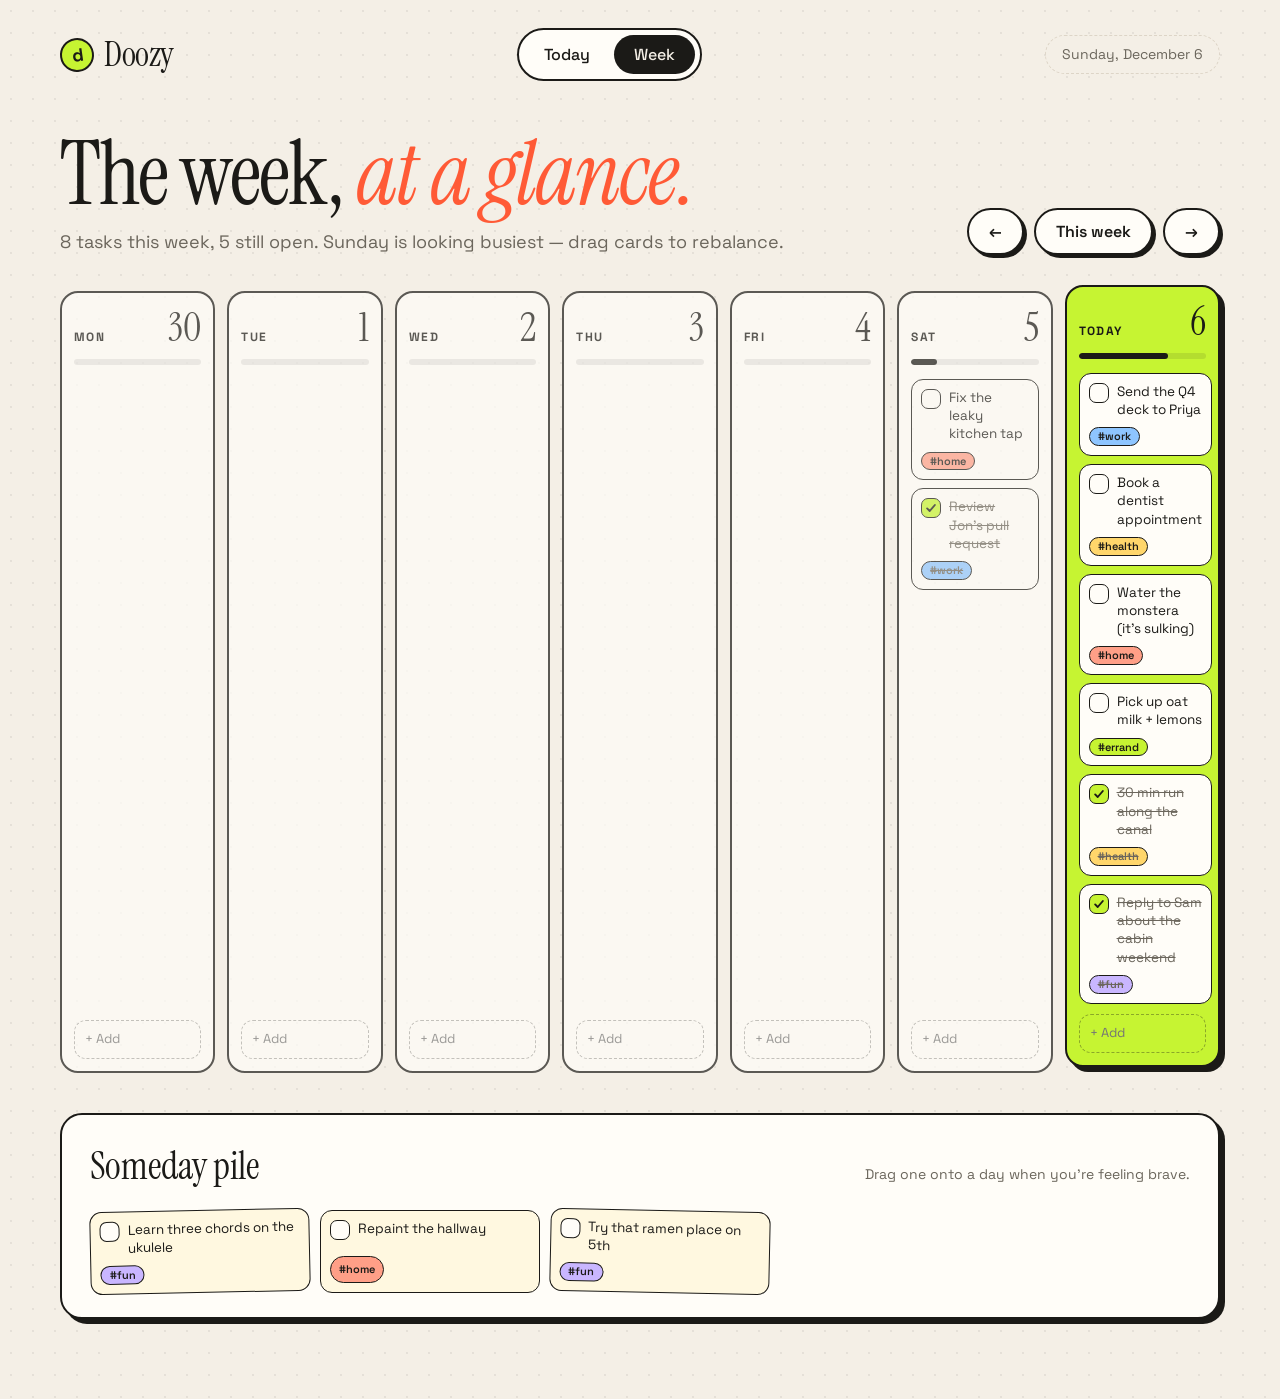
==== week.html @ 1b7770d5 "Add Doozy todo site: Today and Week pages Static two-page site (no build step). Today has quick-add " ====
<!doctype html>
<html lang="en">
<head>
  <meta charset="utf-8" />
  <meta name="viewport" content="width=device-width, initial-scale=1" />
  <title>Doozy — Week</title>
  <link rel="preconnect" href="https://fonts.googleapis.com" />
  <link rel="preconnect" href="https://fonts.gstatic.com" crossorigin />
  <link href="https://fonts.googleapis.com/css2?family=Instrument+Serif:ital@0;1&family=Space+Grotesk:wght@400;500;600;700&display=swap" rel="stylesheet" />
  <link rel="stylesheet" href="styles.css" />
</head>
<body>
  <div class="wrap">
    <nav class="nav">
      <a class="logo" href="index.html"><span class="logo-mark">d</span>Doozy</a>
      <div class="tabs">
        <a href="index.html">Today</a>
        <a href="week.html" aria-current="page">Week</a>
      </div>
      <span class="date-chip" data-date-chip>Monday, November 16</span>
    </nav>

    <header class="week-head">
      <div>
        <h1>The week, <em>at a glance.</em></h1>
        <p data-week-summary>14 tasks across 7 days. Drag cards between days to rebalance.</p>
      </div>
      <div class="week-nav">
        <button class="btn" type="button" data-prev aria-label="Previous week">←</button>
        <button class="btn" type="button" data-this-week>This week</button>
        <button class="btn" type="button" data-next aria-label="Next week">→</button>
      </div>
    </header>

    <section class="board" data-board></section>

    <section class="card someday" data-drop="someday">
      <div class="someday-head">
        <h2>Someday pile</h2>
        <span>Drag one onto a day when you're feeling brave.</span>
      </div>
      <ul class="mini-list" data-someday></ul>
    </section>
  </div>

  <script src="app.js"></script>
  <script>
    let state = load();
    let weekStart = startOfWeek(new Date());

    function miniCard(t, i) {
      const tilt = t.date ? 0 : ((i % 3) - 1) * 1.2;
      return `
        <li class="mini ${t.done ? "done" : ""}" draggable="true" data-id="${t.id}" style="--tilt:${tilt}deg">
          <div class="mini-top">
            <button class="check" type="button" aria-label="Toggle ${escapeHtml(t.title)}" data-toggle>${CHECK_SVG}</button>
            <span>${escapeHtml(t.title)}</span>
          </div>
          ${tagChip(t.tag)}
        </li>`;
    }

    function render() {
      const today = todayIso();
      const days = [...Array(7)].map((_, i) => addDays(weekStart, i));
      const weekIsos = days.map(iso);
      const inWeek = state.tasks.filter((t) => weekIsos.includes(t.date));
      const maxLoad = Math.max(4, ...weekIsos.map((d) => inWeek.filter((t) => t.date === d).reduce((s, t) => s + t.spice, 0)));

      document.querySelector("[data-board]").innerHTML = days
        .map((d) => {
          const di = iso(d);
          const items = inWeek.filter((t) => t.date === di).sort((a, b) => a.done - b.done);
          const load = items.filter((t) => !t.done).reduce((s, t) => s + t.spice, 0);
          const cls = di === today ? "today" : di < today ? "past" : "";
          return `
            <div class="day ${cls}" data-drop="${di}">
              <div class="day-head">
                <span class="day-name">${di === today ? "Today" : DAY_NAMES[d.getDay()]}</span>
                <span class="day-date">${d.getDate()}</span>
              </div>
              <div class="load" title="Effort load"><i style="width:${(load / maxLoad) * 100}%"></i></div>
              <ul class="mini-list">${items.map(miniCard).join("")}</ul>
              <input class="add-inline" data-add="${di}" placeholder="+ Add" aria-label="Add task on ${d.toDateString()}" />
            </div>`;
        })
        .join("");

      const someday = state.tasks.filter((t) => !t.date);
      document.querySelector("[data-someday]").innerHTML = someday.map(miniCard).join("");

      const open = inWeek.filter((t) => !t.done).length;
      const busiest = days
        .map((d) => ({ d, n: inWeek.filter((t) => t.date === iso(d) && !t.done).length }))
        .sort((a, b) => b.n - a.n)[0];
      document.querySelector("[data-week-summary]").textContent =
        `${inWeek.length} tasks this week, ${open} still open. ` +
        (busiest && busiest.n ? `${busiest.d.toLocaleDateString("en-US", { weekday: "long" })} is looking busiest — drag cards to rebalance.` : "Wide open. Drag something in from Someday.");
    }

    function update(fn) {
      fn();
      save(state);
      render();
    }

    document.addEventListener("click", (e) => {
      const btn = e.target.closest("[data-toggle]");
      if (!btn) return;
      const t = state.tasks.find((x) => x.id === btn.closest(".mini").dataset.id);
      if (!t.done) cheer({ currentTarget: btn });
      update(() => (t.done = !t.done));
    });

    document.addEventListener("keydown", (e) => {
      const input = e.target.closest("[data-add]");
      if (!input || e.key !== "Enter" || !input.value.trim()) return;
      const p = parseQuick(input.value);
      const date = input.dataset.add;
      update(() => state.tasks.push({ id: `t${Date.now()}`, title: p.title, tag: p.tag, spice: p.spice, date, done: false }));
      const again = document.querySelector(`[data-add="${date}"]`);
      if (again) again.focus();
    });

    let dragId = null;
    document.addEventListener("dragstart", (e) => {
      const card = e.target.closest(".mini");
      if (!card) return;
      dragId = card.dataset.id;
      card.classList.add("dragging");
      e.dataTransfer.effectAllowed = "move";
    });
    document.addEventListener("dragend", () => {
      document.querySelectorAll(".dragging, .drag-over").forEach((el) => el.classList.remove("dragging", "drag-over"));
      dragId = null;
    });
    document.addEventListener("dragover", (e) => {
      const zone = e.target.closest("[data-drop]");
      if (!zone || !dragId) return;
      e.preventDefault();
      document.querySelectorAll(".drag-over").forEach((el) => el !== zone && el.classList.remove("drag-over"));
      zone.classList.add("drag-over");
    });
    document.addEventListener("drop", (e) => {
      const zone = e.target.closest("[data-drop]");
      if (!zone || !dragId) return;
      e.preventDefault();
      const t = state.tasks.find((x) => x.id === dragId);
      const target = zone.dataset.drop === "someday" ? null : zone.dataset.drop;
      if (t.date === target) return;
      update(() => (t.date = target));
      toast(target ? `Moved to ${fromIso(target).toLocaleDateString("en-US", { weekday: "long" })}.` : "Back to Someday.");
    });

    document.querySelector("[data-prev]").addEventListener("click", () => ((weekStart = addDays(weekStart, -7)), render()));
    document.querySelector("[data-next]").addEventListener("click", () => ((weekStart = addDays(weekStart, 7)), render()));
    document.querySelector("[data-this-week]").addEventListener("click", () => ((weekStart = startOfWeek(new Date())), render()));

    setDateChip();
    render();
  </script>
</body>
</html>
---- styles.css ----
:root {
  --paper: #f4efe6;
  --card: #fffdf8;
  --ink: #1b1a17;
  --muted: #6b665c;
  --line: #ddd5c7;
  --tomato: #ff5a36;
  --lime: #c6f432;
  --sky: #8ec5ff;
  --lilac: #c9b6ff;
  --peach: #ff9f87;
  --butter: #ffd66b;
  --radius: 22px;
  --display: "Instrument Serif", Georgia, serif;
  --body: "Space Grotesk", system-ui, sans-serif;
}

* { box-sizing: border-box; }

html, body { margin: 0; }

body {
  background: var(--paper);
  color: var(--ink);
  font-family: var(--body);
  font-size: 16px;
  line-height: 1.45;
  min-height: 100vh;
  background-image: radial-gradient(rgba(27, 26, 23, 0.07) 1px, transparent 1px);
  background-size: 22px 22px;
}

button, input { font: inherit; color: inherit; }
button { cursor: pointer; }

.wrap { max-width: 1240px; margin: 0 auto; padding: 0 40px 80px; }

/* ---------- Nav ---------- */
.nav {
  display: flex;
  align-items: center;
  justify-content: space-between;
  padding: 28px 0;
}

.logo {
  font-family: var(--display);
  font-size: 34px;
  letter-spacing: -0.5px;
  text-decoration: none;
  color: var(--ink);
  display: flex;
  align-items: center;
  gap: 10px;
}

.logo-mark {
  width: 34px;
  height: 34px;
  border-radius: 50%;
  background: var(--lime);
  border: 2px solid var(--ink);
  display: grid;
  place-items: center;
  font-family: var(--body);
  font-size: 18px;
  font-weight: 700;
  transform: rotate(-8deg);
}

.tabs {
  display: flex;
  gap: 4px;
  padding: 5px;
  background: var(--card);
  border: 2px solid var(--ink);
  border-radius: 999px;
}

.tabs a {
  padding: 8px 20px;
  border-radius: 999px;
  text-decoration: none;
  color: var(--ink);
  font-weight: 500;
}

.tabs a[aria-current="page"] { background: var(--ink); color: var(--paper); }

.date-chip {
  font-size: 14px;
  color: var(--muted);
  border: 1.5px dashed var(--line);
  border-radius: 999px;
  padding: 8px 16px;
}

/* ---------- Shared bits ---------- */
.card {
  background: var(--card);
  border: 2px solid var(--ink);
  border-radius: var(--radius);
  box-shadow: 5px 5px 0 var(--ink);
}

.eyebrow {
  text-transform: uppercase;
  letter-spacing: 1.6px;
  font-size: 12px;
  font-weight: 700;
  color: var(--muted);
  margin: 0 0 12px;
}

.tag {
  display: inline-flex;
  align-items: center;
  font-size: 12px;
  font-weight: 600;
  padding: 3px 10px;
  border-radius: 999px;
  border: 1.5px solid var(--ink);
  white-space: nowrap;
}

.spice { color: var(--tomato); font-size: 13px; letter-spacing: -2px; }

.check {
  flex: none;
  width: 26px;
  height: 26px;
  border-radius: 9px;
  border: 2px solid var(--ink);
  background: var(--card);
  display: grid;
  place-items: center;
  padding: 0;
  transition: transform 0.15s ease, background 0.15s ease;
}

.check:hover { transform: scale(1.08) rotate(-4deg); }
.check svg { opacity: 0; transition: opacity 0.15s; }
.done .check { background: var(--lime); }
.done .check svg { opacity: 1; }

.btn {
  border: 2px solid var(--ink);
  border-radius: 999px;
  padding: 10px 20px;
  font-weight: 600;
  background: var(--card);
  box-shadow: 3px 3px 0 var(--ink);
  transition: transform 0.1s, box-shadow 0.1s;
}

.btn:active { transform: translate(3px, 3px); box-shadow: 0 0 0 var(--ink); }
.btn.primary { background: var(--tomato); color: #fff; }
.btn.lime { background: var(--lime); }

.icon-btn {
  border: none;
  background: transparent;
  color: var(--muted);
  border-radius: 8px;
  padding: 4px 8px;
  font-size: 13px;
}

.icon-btn:hover { background: var(--paper); color: var(--ink); }

/* ---------- Today: hero ---------- */
.hero {
  display: grid;
  grid-template-columns: 1fr auto;
  gap: 40px;
  align-items: end;
  padding: 24px 0 36px;
}

.hero h1 {
  font-family: var(--display);
  font-weight: 400;
  font-size: 96px;
  line-height: 0.95;
  letter-spacing: -2px;
  margin: 0 0 16px;
}

.hero h1 em { color: var(--tomato); }

.hero p { margin: 0; font-size: 20px; color: var(--muted); max-width: 560px; }
.hero p strong { color: var(--ink); }

.ring-card {
  display: flex;
  align-items: center;
  gap: 22px;
  padding: 20px 28px 20px 20px;
  transform: rotate(1.5deg);
}

.ring { position: relative; width: 120px; height: 120px; }
.ring svg { transform: rotate(-90deg); }
.ring-bg { stroke: var(--paper); }
.ring-fg { stroke: var(--tomato); transition: stroke-dashoffset 0.6s cubic-bezier(.5,1.6,.4,1); }

.ring-label {
  position: absolute;
  inset: 0;
  display: grid;
  place-items: center;
  font-family: var(--display);
  font-size: 38px;
}

.streak-num { font-family: var(--display); font-size: 54px; line-height: 1; }
.streak-sub { color: var(--muted); font-size: 14px; }

/* ---------- Quick add ---------- */
.quick {
  display: flex;
  align-items: center;
  gap: 14px;
  padding: 10px 10px 10px 24px;
  margin-bottom: 14px;
}

.quick-plus { font-size: 28px; font-weight: 300; }

.quick input {
  flex: 1;
  border: none;
  outline: none;
  background: transparent;
  font-size: 20px;
  padding: 12px 0;
}

.quick input::placeholder { color: #a39c8f; }

kbd {
  font-family: var(--body);
  font-size: 12px;
  border: 1.5px solid var(--line);
  border-bottom-width: 3px;
  border-radius: 6px;
  padding: 1px 7px;
  color: var(--muted);
}

.parse-preview {
  display: flex;
  gap: 8px;
  flex-wrap: wrap;
  min-height: 28px;
  margin: 0 0 32px 4px;
  font-size: 13px;
  color: var(--muted);
  align-items: center;
}

/* ---------- Today: layout ---------- */
.today-grid {
  display: grid;
  grid-template-columns: minmax(0, 1fr) 380px;
  gap: 32px;
  align-items: start;
}

.list-head {
  display: flex;
  align-items: baseline;
  justify-content: space-between;
  margin: 0 0 14px;
}

.list-head h2 {
  font-family: var(--display);
  font-weight: 400;
  font-size: 40px;
  margin: 0;
}

.list-head span { color: var(--muted); font-size: 14px; }

.tasks { list-style: none; margin: 0 0 36px; padding: 0; display: grid; gap: 10px; }

.task {
  display: flex;
  align-items: center;
  gap: 14px;
  padding: 16px 18px;
  background: var(--card);
  border: 2px solid var(--ink);
  border-radius: 16px;
  transition: transform 0.2s ease, opacity 0.3s ease;
}

.task:hover { transform: translateX(4px); }

.task-title { flex: 1; min-width: 0; font-size: 17px; font-weight: 500; }

.task.done { background: transparent; border-style: dashed; border-color: #b9b1a2; }
.task.done .task-title { text-decoration: line-through; color: var(--muted); }
.task.done .tag { opacity: 0.55; }

.task .actions { display: flex; gap: 2px; opacity: 0; transition: opacity 0.15s; }
.task:hover .actions, .task:focus-within .actions { opacity: 1; }

.overdue { color: var(--tomato); font-size: 12px; font-weight: 700; }

.empty {
  border: 2px dashed var(--line);
  border-radius: 16px;
  padding: 28px;
  text-align: center;
  color: var(--muted);
}

/* ---------- Focus card ---------- */
.side { display: grid; gap: 28px; position: sticky; top: 24px; }

.focus {
  background: var(--ink);
  color: var(--paper);
  padding: 28px;
  box-shadow: 5px 5px 0 var(--tomato);
}

.focus .eyebrow { color: #a39c8f; }

.focus-title {
  font-family: var(--display);
  font-size: 34px;
  line-height: 1.05;
  margin: 0 0 22px;
}

.timer {
  font-family: var(--display);
  font-size: 84px;
  line-height: 1;
  letter-spacing: -1px;
  margin-bottom: 20px;
  font-variant-numeric: tabular-nums;
}

.focus-actions { display: flex; gap: 10px; }
.focus .btn { border-color: var(--paper); box-shadow: 3px 3px 0 var(--paper); color: var(--ink); }
.focus .btn.ghost { background: transparent; color: var(--paper); }

.tags-card { padding: 24px; }

.bar-row {
  display: grid;
  grid-template-columns: 74px 1fr 32px;
  gap: 12px;
  align-items: center;
  font-size: 14px;
  margin-bottom: 10px;
}

.bar { height: 12px; border-radius: 999px; background: var(--paper); overflow: hidden; border: 1.5px solid var(--ink); }
.bar i { display: block; height: 100%; border-right: 1.5px solid var(--ink); }
.bar-row b { text-align: right; font-weight: 600; }

/* ---------- Week ---------- */
.week-head {
  display: flex;
  align-items: end;
  justify-content: space-between;
  gap: 24px;
  padding: 24px 0 36px;
}

.week-head h1 {
  font-family: var(--display);
  font-weight: 400;
  font-size: 88px;
  line-height: 0.95;
  letter-spacing: -2px;
  margin: 0 0 12px;
}

.week-head h1 em { color: var(--tomato); }
.week-head p { margin: 0; color: var(--muted); font-size: 18px; }

.week-nav { display: flex; gap: 10px; align-items: center; }

.board {
  display: grid;
  grid-template-columns: repeat(7, minmax(0, 1fr));
  gap: 12px;
  margin-bottom: 40px;
}

.day {
  background: var(--card);
  border: 2px solid var(--ink);
  border-radius: 18px;
  padding: 14px 12px 12px;
  min-height: 420px;
  display: flex;
  flex-direction: column;
  transition: background 0.15s, transform 0.15s;
}

.day.past { opacity: 0.7; }
.day.today { background: var(--lime); box-shadow: 5px 5px 0 var(--ink); transform: translateY(-6px); }
.day.drag-over { background: #fff3d6; transform: translateY(-4px) rotate(-0.6deg); }

.day-head { display: flex; justify-content: space-between; align-items: baseline; margin-bottom: 4px; }
.day-name { text-transform: uppercase; font-size: 12px; font-weight: 700; letter-spacing: 1.4px; }
.day-date { font-family: var(--display); font-size: 40px; line-height: 1; }

.load { height: 6px; border-radius: 999px; background: rgba(27,26,23,0.1); margin: 8px 0 14px; overflow: hidden; }
.load i { display: block; height: 100%; background: var(--ink); border-radius: 999px; }

.mini-list { list-style: none; margin: 0; padding: 0; display: grid; gap: 8px; flex: 1; align-content: start; }

.mini {
  background: var(--card);
  border: 1.5px solid var(--ink);
  border-radius: 12px;
  padding: 9px;
  font-size: 13.5px;
  line-height: 1.35;
  cursor: grab;
  display: grid;
  gap: 8px;
}

.mini:active { cursor: grabbing; }
.mini.dragging { opacity: 0.4; }
.mini-top { display: flex; gap: 8px; align-items: flex-start; }
.mini-top span { flex: 1; min-width: 0; overflow-wrap: break-word; hyphens: auto; }
.mini .check { width: 20px; height: 20px; border-radius: 7px; border-width: 1.5px; }
.mini .check svg { width: 12px; height: 12px; }
.mini.done span { text-decoration: line-through; color: var(--muted); }
.mini .tag { font-size: 11px; padding: 1px 8px; justify-self: start; }

.add-inline {
  margin-top: 10px;
  border: 1.5px dashed rgba(27,26,23,0.35);
  border-radius: 12px;
  background: transparent;
  padding: 9px 10px;
  font-size: 13px;
  width: 100%;
  outline: none;
}

.add-inline:focus { border-style: solid; border-color: var(--ink); background: var(--card); }

.someday { padding: 24px 28px; }
.someday-head { display: flex; justify-content: space-between; align-items: baseline; margin-bottom: 16px; }
.someday-head h2 { font-family: var(--display); font-weight: 400; font-size: 38px; margin: 0; }
.someday-head span { color: var(--muted); font-size: 14px; }
.someday .mini-list { display: flex; flex-wrap: wrap; gap: 10px; min-height: 56px; }
.someday .mini { width: 220px; transform: rotate(var(--tilt, 0deg)); background: #fff8e0; }
.someday.drag-over { background: #fff3d6; }

/* ---------- Confetti ---------- */
.confetti { position: fixed; inset: 0; pointer-events: none; z-index: 50; overflow: hidden; }

.confetti i {
  position: absolute;
  width: 9px;
  height: 14px;
  border-radius: 2px;
  animation: pop 0.9s cubic-bezier(.2,.7,.4,1) forwards;
}

@keyframes pop {
  to {
    transform: translate(var(--dx), var(--dy)) rotate(var(--rot));
    opacity: 0;
  }
}

.toast {
  position: fixed;
  left: 50%;
  bottom: 32px;
  transform: translate(-50%, 120px);
  background: var(--ink);
  color: var(--paper);
  padding: 12px 22px;
  border-radius: 999px;
  font-weight: 500;
  transition: transform 0.3s cubic-bezier(.5,1.6,.4,1);
  z-index: 60;
}

.toast.show { transform: translate(-50%, 0); }

/* ---------- Responsive ---------- */
@media (max-width: 1100px) {
  .board { grid-template-columns: repeat(4, minmax(0, 1fr)); }
}

@media (max-width: 900px) {
  .wrap { padding: 0 20px 60px; }
  .hero { grid-template-columns: 1fr; }
  .hero h1, .week-head h1 { font-size: 64px; }
  .today-grid { grid-template-columns: 1fr; }
  .side { position: static; }
  .date-chip { display: none; }
  .week-head { flex-direction: column; align-items: start; }
  .board { grid-template-columns: repeat(2, minmax(0, 1fr)); }
  .day { min-height: 220px; }
}
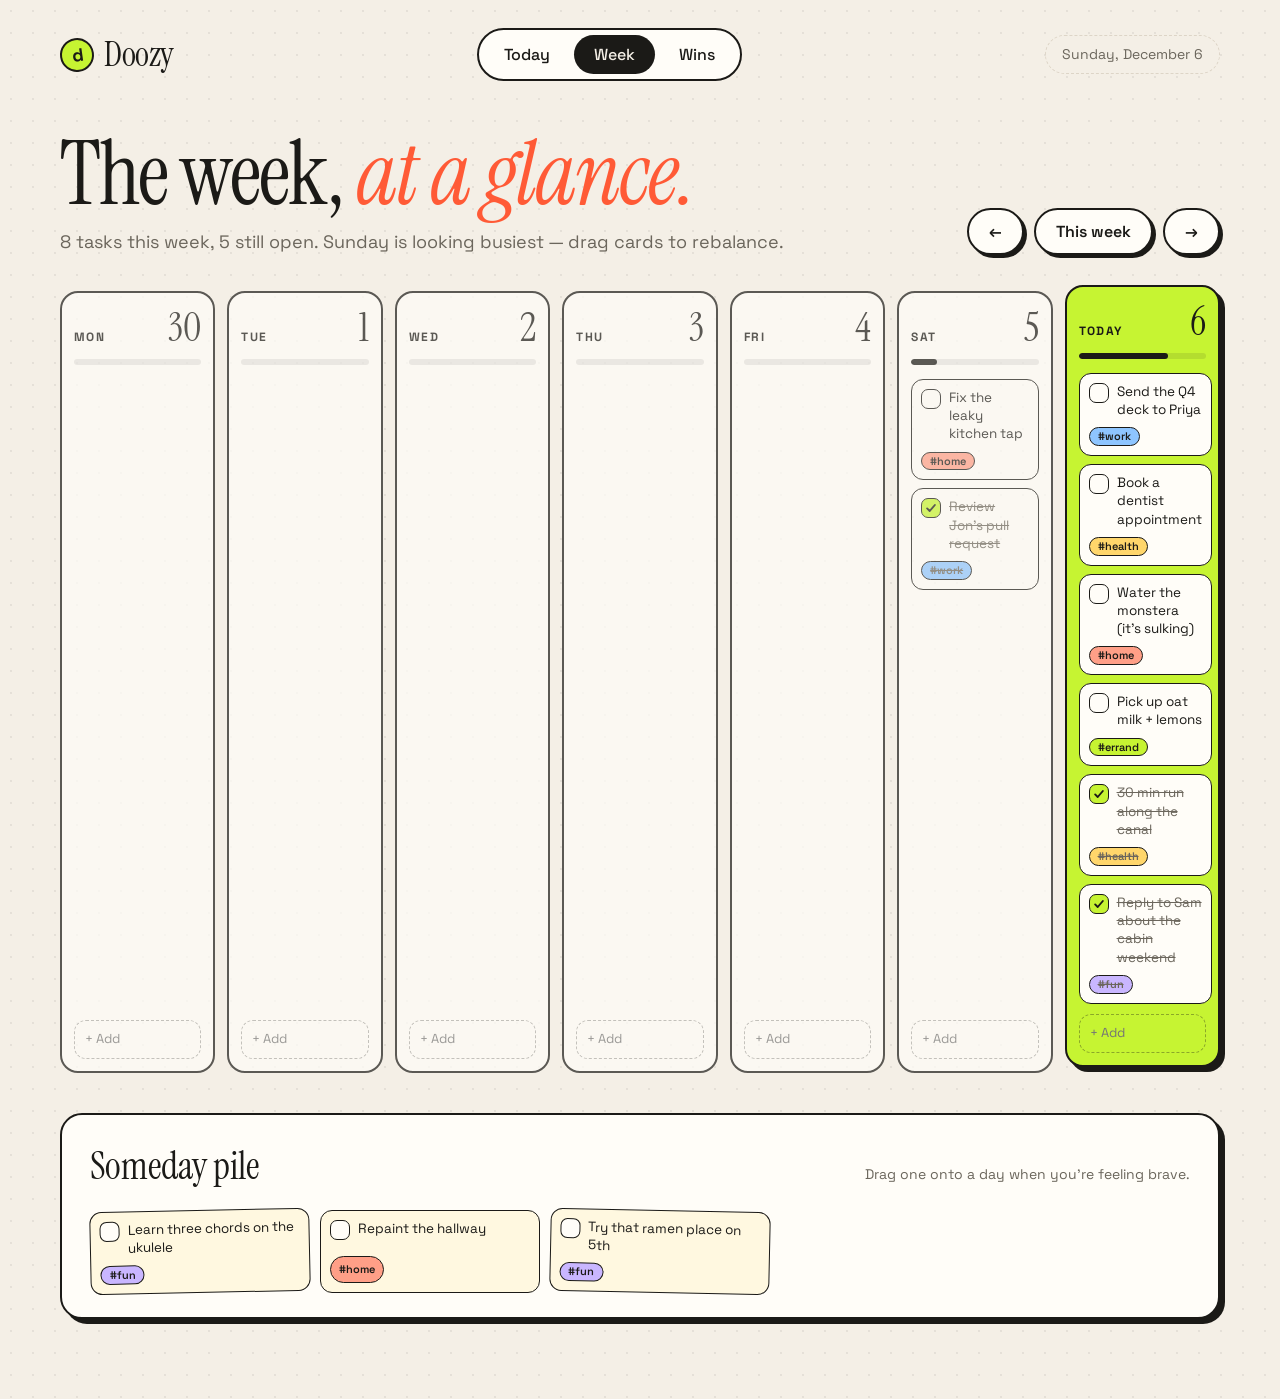
==== commit 8c1cb873: "This file is a branch of a GitHub repository, checked out… Lindi Build session ses_0mwj9bfaly47mw828" ====
--- a/week.html
+++ b/week.html
@@ -16,6 +16,7 @@
       <div class="tabs">
         <a href="index.html">Today</a>
         <a href="week.html" aria-current="page">Week</a>
+        <a href="wins.html">Wins</a>
       </div>
       <span class="date-chip" data-date-chip>Monday, November 16</span>
     </nav>
--- a/styles.css
+++ b/styles.css
@@ -460,6 +460,42 @@
 .someday .mini { width: 220px; transform: rotate(var(--tilt, 0deg)); background: #fff8e0; }
 .someday.drag-over { background: #fff3d6; }
 
+/* ---------- Wins ---------- */
+a.btn { display: inline-block; text-decoration: none; color: var(--ink); }
+
+.stats {
+  display: grid;
+  grid-template-columns: repeat(4, minmax(0, 1fr));
+  gap: 20px;
+  margin-bottom: 40px;
+}
+
+.stat { padding: 22px 24px; }
+.stat-lime { background: var(--lime); transform: rotate(-1deg); }
+.stat-num { font-family: var(--display); font-size: 64px; line-height: 1; }
+.stat-sub { color: var(--muted); font-size: 14px; margin-top: 6px; }
+.stat-lime .stat-sub { color: var(--ink); }
+
+.chart-card { padding: 24px 28px 20px; margin-bottom: 40px; }
+
+.chart {
+  display: grid;
+  grid-template-columns: repeat(14, minmax(0, 1fr));
+  gap: 10px;
+  align-items: end;
+  height: 230px;
+}
+
+.col { display: flex; flex-direction: column; align-items: center; justify-content: end; gap: 6px; height: 100%; }
+.col b { font-size: 13px; font-weight: 600; }
+.col i { display: block; width: 100%; border: 2px solid var(--ink); border-radius: 10px 10px 4px 4px; background: var(--sky); }
+.col i.zero { height: 6px; border: none; background: var(--line); border-radius: 999px; }
+.col span { font-size: 12px; font-weight: 700; letter-spacing: 1px; color: var(--muted); text-transform: uppercase; }
+.col.today i { background: var(--tomato); box-shadow: 3px 3px 0 var(--ink); }
+.col.today span { color: var(--tomato); }
+
+.when { color: var(--muted); font-size: 13px; }
+
 /* ---------- Confetti ---------- */
 .confetti { position: fixed; inset: 0; pointer-events: none; z-index: 50; overflow: hidden; }
 
@@ -508,5 +544,6 @@
   .date-chip { display: none; }
   .week-head { flex-direction: column; align-items: start; }
   .board { grid-template-columns: repeat(2, minmax(0, 1fr)); }
+  .stats { grid-template-columns: repeat(2, minmax(0, 1fr)); }
   .day { min-height: 220px; }
 }
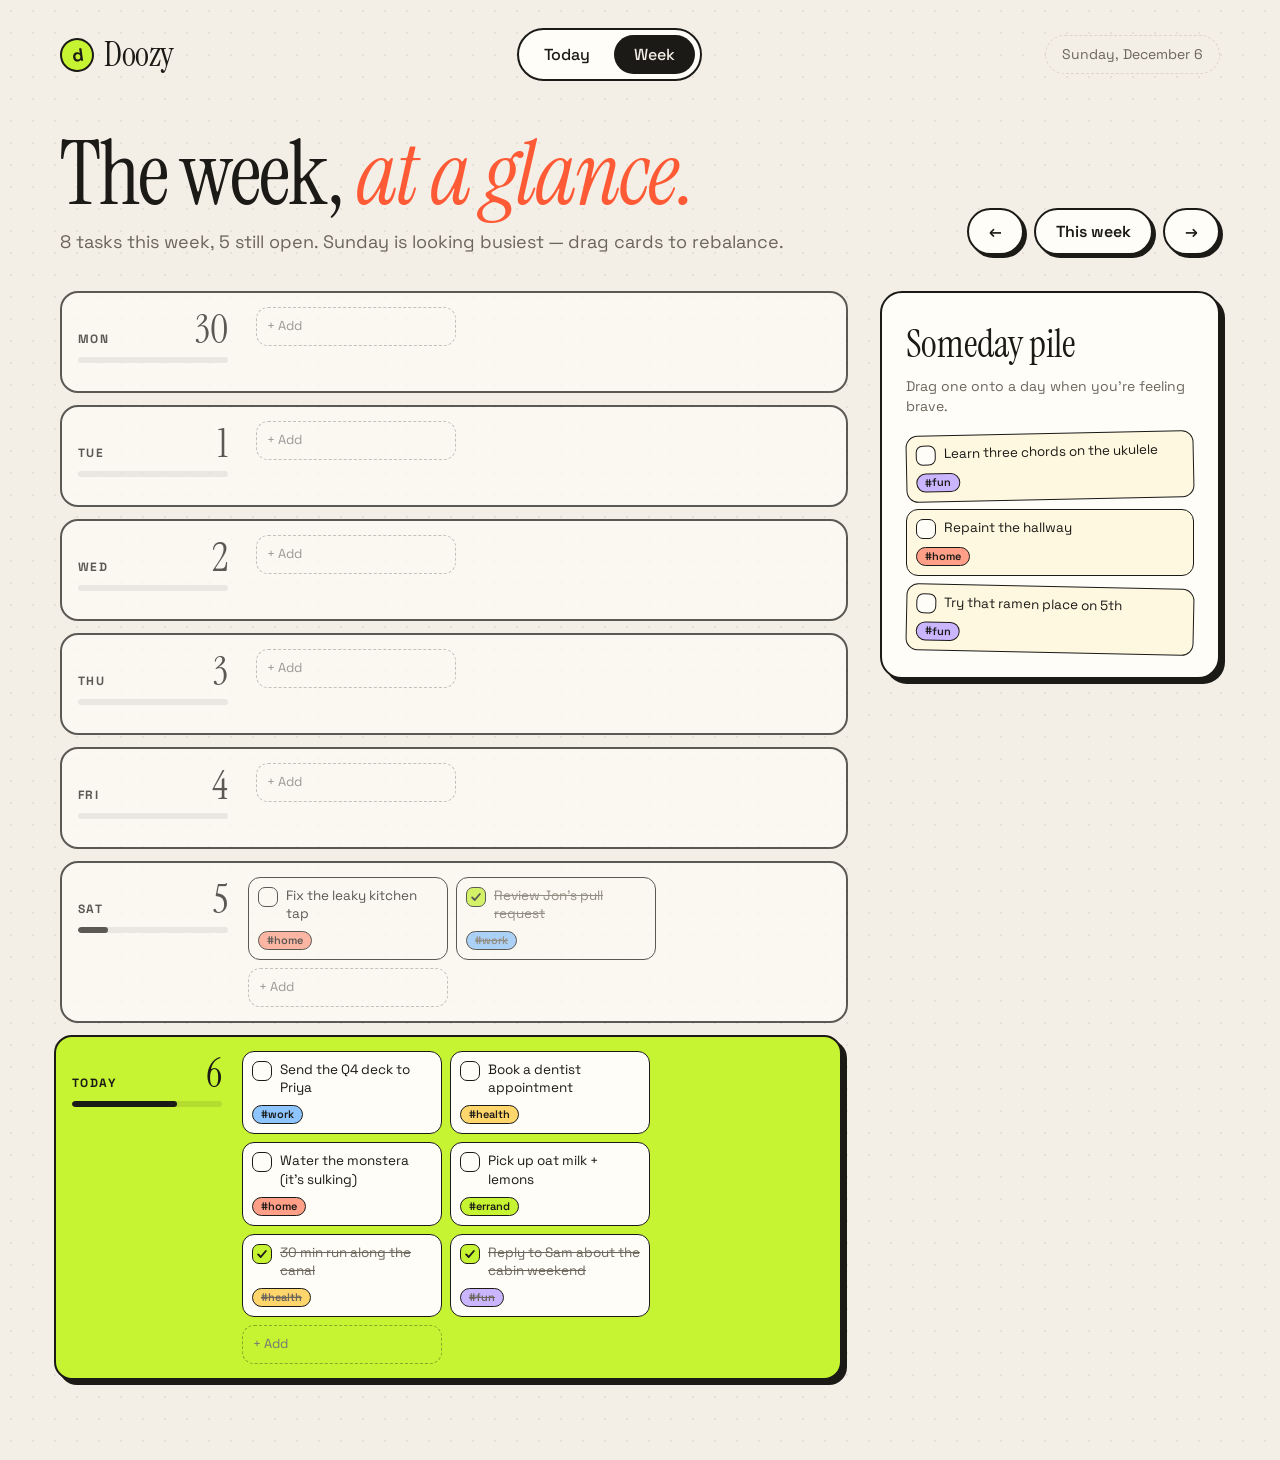
==== commit 901befdf: "This file is a branch of a GitHub repository, checked out… Lindi Build session ses_0mwjahjktoq2c6ywr" ====
--- a/week.html
+++ b/week.html
@@ -16,7 +16,6 @@
       <div class="tabs">
         <a href="index.html">Today</a>
         <a href="week.html" aria-current="page">Week</a>
-        <a href="wins.html">Wins</a>
       </div>
       <span class="date-chip" data-date-chip>Monday, November 16</span>
     </nav>
@@ -33,15 +32,17 @@
       </div>
     </header>
 
-    <section class="board" data-board></section>
+    <div class="week-layout">
+      <section class="agenda" data-board></section>
 
-    <section class="card someday" data-drop="someday">
-      <div class="someday-head">
-        <h2>Someday pile</h2>
-        <span>Drag one onto a day when you're feeling brave.</span>
-      </div>
-      <ul class="mini-list" data-someday></ul>
-    </section>
+      <aside class="card someday" data-drop="someday">
+        <div class="someday-head">
+          <h2>Someday pile</h2>
+          <span>Drag one onto a day when you're feeling brave.</span>
+        </div>
+        <ul class="mini-list" data-someday></ul>
+      </aside>
+    </div>
   </div>
 
   <script src="app.js"></script>
@@ -76,13 +77,17 @@
           const cls = di === today ? "today" : di < today ? "past" : "";
           return `
             <div class="day ${cls}" data-drop="${di}">
-              <div class="day-head">
-                <span class="day-name">${di === today ? "Today" : DAY_NAMES[d.getDay()]}</span>
-                <span class="day-date">${d.getDate()}</span>
+              <div class="day-label">
+                <div class="day-head">
+                  <span class="day-name">${di === today ? "Today" : DAY_NAMES[d.getDay()]}</span>
+                  <span class="day-date">${d.getDate()}</span>
+                </div>
+                <div class="load" title="Effort load"><i style="width:${(load / maxLoad) * 100}%"></i></div>
               </div>
-              <div class="load" title="Effort load"><i style="width:${(load / maxLoad) * 100}%"></i></div>
-              <ul class="mini-list">${items.map(miniCard).join("")}</ul>
-              <input class="add-inline" data-add="${di}" placeholder="+ Add" aria-label="Add task on ${d.toDateString()}" />
+              <div class="day-body">
+                <ul class="mini-list">${items.map(miniCard).join("")}</ul>
+                <input class="add-inline" data-add="${di}" placeholder="+ Add" aria-label="Add task on ${d.toDateString()}" />
+              </div>
             </div>`;
         })
         .join("");
--- a/styles.css
+++ b/styles.css
@@ -387,27 +387,35 @@
 
 .week-nav { display: flex; gap: 10px; align-items: center; }
 
-.board {
-  display: grid;
-  grid-template-columns: repeat(7, minmax(0, 1fr));
-  gap: 12px;
-  margin-bottom: 40px;
-}
+.week-layout {
+  display: grid;
+  grid-template-columns: minmax(0, 1fr) 340px;
+  gap: 32px;
+  align-items: start;
+}
+
+.agenda { display: grid; gap: 12px; }
 
 .day {
   background: var(--card);
   border: 2px solid var(--ink);
   border-radius: 18px;
-  padding: 14px 12px 12px;
-  min-height: 420px;
-  display: flex;
-  flex-direction: column;
+  padding: 14px 16px;
+  display: grid;
+  grid-template-columns: 150px minmax(0, 1fr);
+  gap: 20px;
+  align-items: start;
   transition: background 0.15s, transform 0.15s;
 }
 
 .day.past { opacity: 0.7; }
-.day.today { background: var(--lime); box-shadow: 5px 5px 0 var(--ink); transform: translateY(-6px); }
-.day.drag-over { background: #fff3d6; transform: translateY(-4px) rotate(-0.6deg); }
+.day.today { background: var(--lime); box-shadow: 5px 5px 0 var(--ink); transform: translateX(-6px); }
+.day.drag-over { background: #fff3d6; transform: translateX(4px) rotate(-0.3deg); }
+
+.day-label { padding-top: 2px; }
+.day-body { display: flex; flex-wrap: wrap; gap: 8px; align-items: flex-start; }
+.day-body .mini-list { display: flex; flex-wrap: wrap; gap: 8px; flex: 0 1 auto; }
+.day-body .mini { width: 200px; }
 
 .day-head { display: flex; justify-content: space-between; align-items: baseline; margin-bottom: 4px; }
 .day-name { text-transform: uppercase; font-size: 12px; font-weight: 700; letter-spacing: 1.4px; }
@@ -440,61 +448,24 @@
 .mini .tag { font-size: 11px; padding: 1px 8px; justify-self: start; }
 
 .add-inline {
-  margin-top: 10px;
   border: 1.5px dashed rgba(27,26,23,0.35);
   border-radius: 12px;
   background: transparent;
   padding: 9px 10px;
   font-size: 13px;
-  width: 100%;
+  width: 200px;
   outline: none;
 }
 
 .add-inline:focus { border-style: solid; border-color: var(--ink); background: var(--card); }
 
-.someday { padding: 24px 28px; }
-.someday-head { display: flex; justify-content: space-between; align-items: baseline; margin-bottom: 16px; }
+.someday { padding: 24px; position: sticky; top: 24px; }
+.someday-head { display: grid; gap: 4px; margin-bottom: 16px; }
 .someday-head h2 { font-family: var(--display); font-weight: 400; font-size: 38px; margin: 0; }
 .someday-head span { color: var(--muted); font-size: 14px; }
-.someday .mini-list { display: flex; flex-wrap: wrap; gap: 10px; min-height: 56px; }
-.someday .mini { width: 220px; transform: rotate(var(--tilt, 0deg)); background: #fff8e0; }
+.someday .mini-list { display: grid; gap: 10px; min-height: 56px; }
+.someday .mini { transform: rotate(var(--tilt, 0deg)); background: #fff8e0; }
 .someday.drag-over { background: #fff3d6; }
-
-/* ---------- Wins ---------- */
-a.btn { display: inline-block; text-decoration: none; color: var(--ink); }
-
-.stats {
-  display: grid;
-  grid-template-columns: repeat(4, minmax(0, 1fr));
-  gap: 20px;
-  margin-bottom: 40px;
-}
-
-.stat { padding: 22px 24px; }
-.stat-lime { background: var(--lime); transform: rotate(-1deg); }
-.stat-num { font-family: var(--display); font-size: 64px; line-height: 1; }
-.stat-sub { color: var(--muted); font-size: 14px; margin-top: 6px; }
-.stat-lime .stat-sub { color: var(--ink); }
-
-.chart-card { padding: 24px 28px 20px; margin-bottom: 40px; }
-
-.chart {
-  display: grid;
-  grid-template-columns: repeat(14, minmax(0, 1fr));
-  gap: 10px;
-  align-items: end;
-  height: 230px;
-}
-
-.col { display: flex; flex-direction: column; align-items: center; justify-content: end; gap: 6px; height: 100%; }
-.col b { font-size: 13px; font-weight: 600; }
-.col i { display: block; width: 100%; border: 2px solid var(--ink); border-radius: 10px 10px 4px 4px; background: var(--sky); }
-.col i.zero { height: 6px; border: none; background: var(--line); border-radius: 999px; }
-.col span { font-size: 12px; font-weight: 700; letter-spacing: 1px; color: var(--muted); text-transform: uppercase; }
-.col.today i { background: var(--tomato); box-shadow: 3px 3px 0 var(--ink); }
-.col.today span { color: var(--tomato); }
-
-.when { color: var(--muted); font-size: 13px; }
 
 /* ---------- Confetti ---------- */
 .confetti { position: fixed; inset: 0; pointer-events: none; z-index: 50; overflow: hidden; }
@@ -532,7 +503,8 @@
 
 /* ---------- Responsive ---------- */
 @media (max-width: 1100px) {
-  .board { grid-template-columns: repeat(4, minmax(0, 1fr)); }
+  .week-layout { grid-template-columns: 1fr; }
+  .someday { position: static; }
 }
 
 @media (max-width: 900px) {
@@ -543,7 +515,5 @@
   .side { position: static; }
   .date-chip { display: none; }
   .week-head { flex-direction: column; align-items: start; }
-  .board { grid-template-columns: repeat(2, minmax(0, 1fr)); }
-  .stats { grid-template-columns: repeat(2, minmax(0, 1fr)); }
-  .day { min-height: 220px; }
-}
+  .day { grid-template-columns: 1fr; gap: 10px; }
+}
